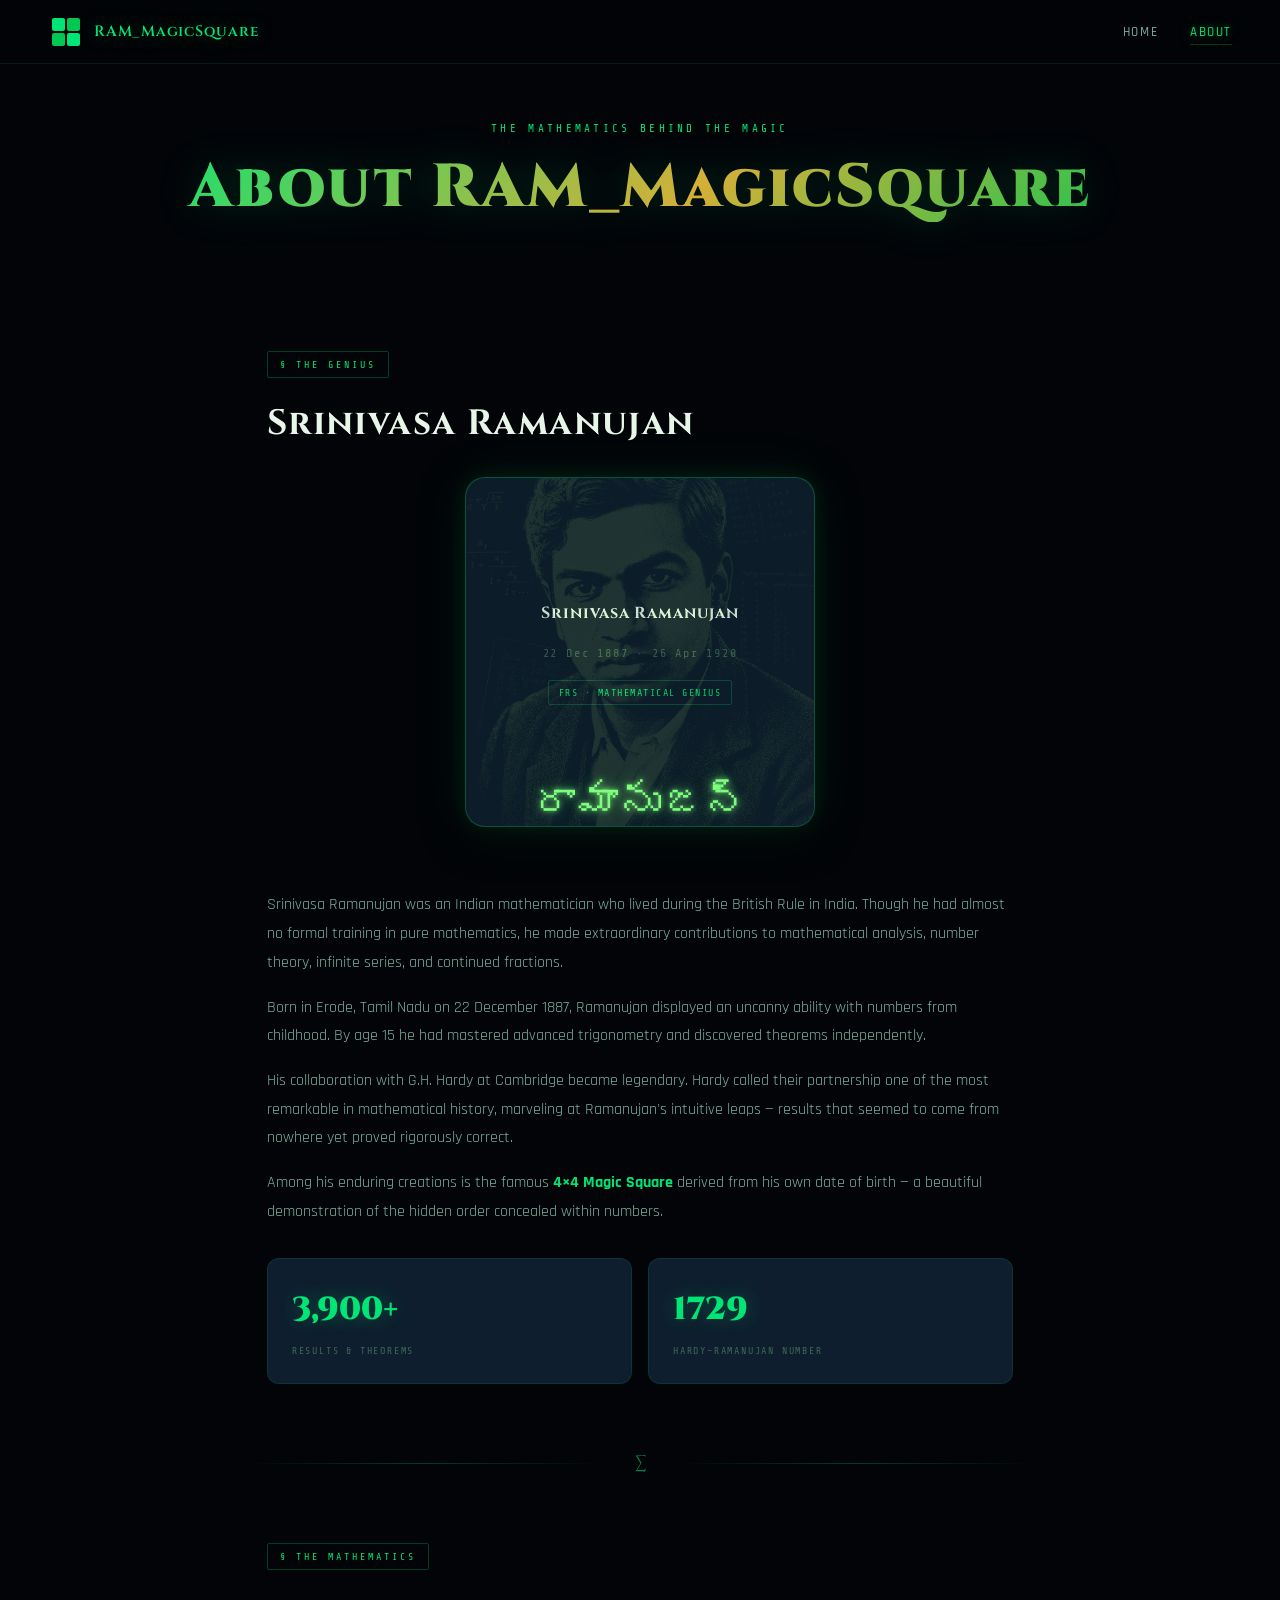
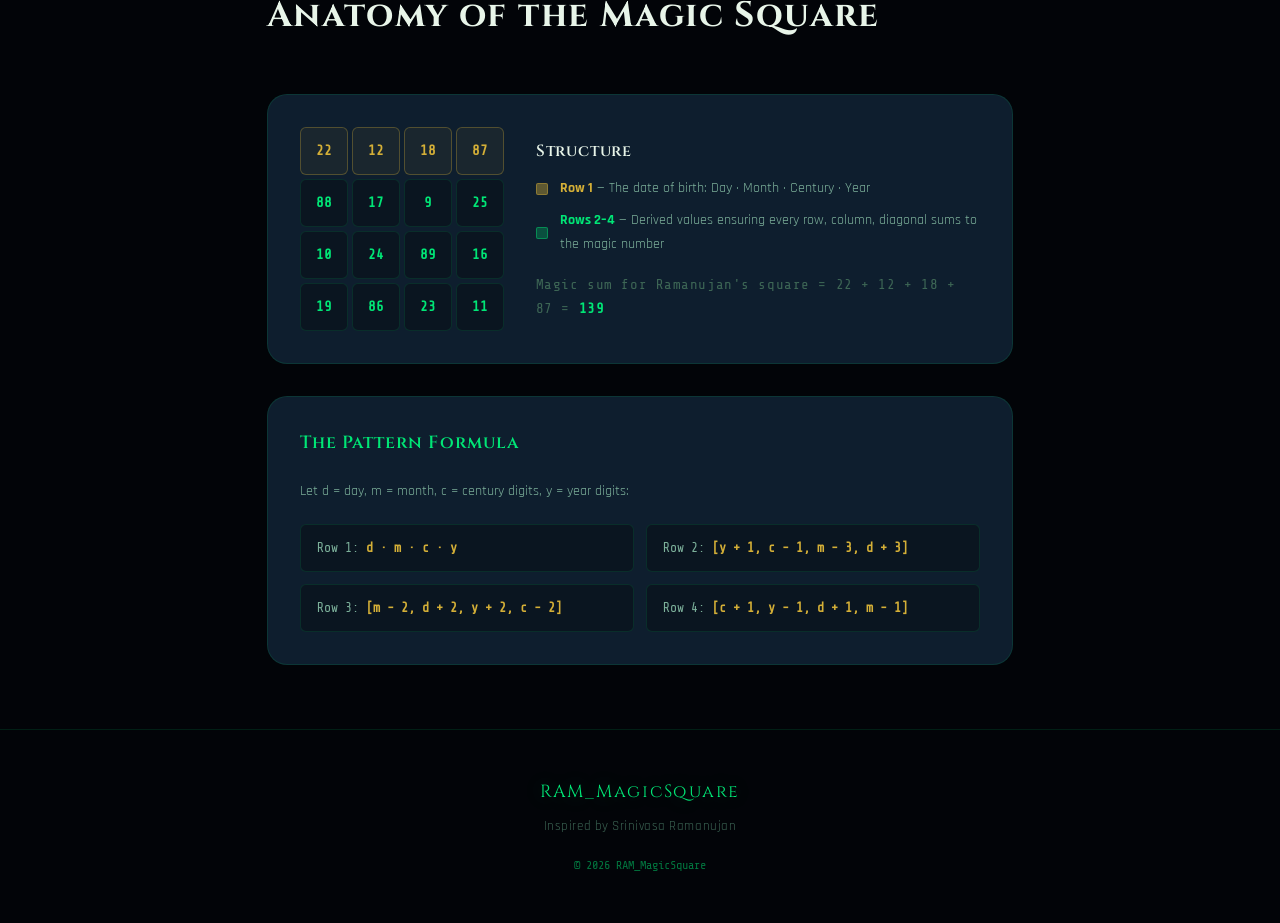
==== about.html @ 8c84092a "uploading code files" ====
<!DOCTYPE html>
<html lang="en">
<head>
<meta charset="UTF-8"/>
<meta name="viewport" content="width=device-width, initial-scale=1.0"/>
<title>About · RAM_MagicSquare</title>
<link rel="stylesheet" href="about.css"/>
<link rel="preconnect" href="https://fonts.googleapis.com"/>
<link rel="preconnect" href="https://fonts.gstatic.com" crossorigin/>
<link href="https://fonts.googleapis.com/css2?family=Cinzel:wght@400;600;700;900&family=Rajdhani:wght@300;400;500;600;700&family=Share+Tech+Mono&display=swap" rel="stylesheet"/>
</head>
<body>

<canvas id="math-canvas"></canvas>

<div class="page-wrapper">

<nav role="navigation" aria-label="Main navigation">
  <a href="index.html" class="nav-logo" aria-label="RAM MagicSquare Home">
    <div class="nav-logo-mark" aria-hidden="true">
      <span class="nav-logo-cell"></span>
      <span class="nav-logo-cell"></span>
      <span class="nav-logo-cell"></span>
      <span class="nav-logo-cell"></span>
    </div>
    <span class="nav-brand">RAM_MagicSquare</span>
  </a>
  <ul class="nav-links" id="navLinks">
    <li><a href="index.html">Home</a></li>
    <li><a href="about.html" class="active">About</a></li>
  </ul>
  <button class="nav-toggle" id="navToggle" aria-label="Toggle navigation" aria-expanded="false">
    <span></span><span></span><span></span>
  </button>
</nav>

<div class="page-hero">
  <p class="eyebrow">The Mathematics Behind the Magic</p>
  <h1>About RAM_MagicSquare</h1>
</div>

<!-- RAMANUJAN BIO -->
<section class="section reveal" aria-labelledby="bio-heading">
  <span class="section-tag">§ The Genius</span>
  <h2 class="section-title" id="bio-heading">Srinivasa Ramanujan</h2>
  <div class="bio-layout">
    <div class="bio-portrait" aria-hidden="true">
      <img src="ramanujan-portrait.png" alt="Portrait of Srinivasa Ramanujan">
      <div class="portrait-name">Srinivasa Ramanujan</div>
      <div class="portrait-dates">22 Dec 1887 · 26 Apr 1920</div>
      <div class="portrait-badge">FRS · Mathematical Genius</div>
    </div>
    <div class="bio-text">
      <p>
        Srinivasa Ramanujan was an Indian mathematician who lived during the British Rule in India.
        Though he had almost no formal training in pure mathematics, he made extraordinary contributions
        to mathematical analysis, number theory, infinite series, and continued fractions.
      </p>
      <p>
        Born in Erode, Tamil Nadu on 22 December 1887, Ramanujan displayed an uncanny ability
        with numbers from childhood. By age 15 he had mastered advanced trigonometry and
        discovered theorems independently.
      </p>
      <p>
        His collaboration with G.H. Hardy at Cambridge became legendary. Hardy called their
        partnership one of the most remarkable in mathematical history, marveling at Ramanujan's
        intuitive leaps — results that seemed to come from nowhere yet proved rigorously correct.
      </p>
      <p>
        Among his enduring creations is the famous <strong style="color:var(--green)">4×4 Magic Square</strong>
        derived from his own date of birth — a beautiful demonstration of the hidden order
        concealed within numbers.
      </p>
    </div>
  </div>

  <div class="fact-grid">
    <div class="fact-card">
      <div class="fact-num">3,900+</div>
      <div class="fact-label">Results & theorems</div>
    </div>
    <div class="fact-card">
      <div class="fact-num">1729</div>
      <div class="fact-label">Hardy–Ramanujan number</div>
    </div>
  </div>
</section>

<div class="divider" aria-hidden="true">
  <span class="divider-line"></span>
  <span class="divider-glyph">∑</span>
  <span class="divider-line"></span>
</div>

<!-- MAGIC SQUARE ANATOMY -->
<section class="section reveal" aria-labelledby="anatomy-heading">
  <span class="section-tag">§ The Mathematics</span>
  <h2 class="section-title" id="anatomy-heading">Anatomy of the Magic Square</h2>

  <div class="anatomy-section">
    <div class="anatomy-grid">
      <div>
        <div class="anatomy-square" id="anatomySquare" aria-label="Ramanujan's 4x4 magic square for 22-12-1887"></div>
      </div>
      <div class="anatomy-legend">
        <h3>Structure</h3>
        <div class="legend-item">
          <span class="legend-dot gold"></span>
          <span><strong style="color:var(--gold)">Row 1</strong> — The date of birth: Day · Month · Century · Year</span>
        </div>
        <div class="legend-item">
          <span class="legend-dot green"></span>
          <span><strong style="color:var(--green)">Rows 2–4</strong> — Derived values ensuring every row, column, diagonal sums to the magic number</span>
        </div>
        <p style="margin-top:1rem; font-size:0.88rem; color:var(--text-muted); font-family:var(--font-mono); letter-spacing:0.04em;">
          Magic sum for Ramanujan's square = 22 + 12 + 18 + 87 = <strong style="color:var(--green)">139</strong>
        </p>
      </div>
    </div>
  </div>

  <div class="formula-card reveal">
    <h3>The Pattern Formula</h3>
    <p style="font-size:0.9rem; color:var(--text-secondary); margin-bottom:1.25rem;">
      Let d = day, m = month, c = century digits, y = year digits:
    </p>
    <div class="formula-grid">
      <div class="formula-row">Row 1: <em>d · m · c · y</em></div>
      <div class="formula-row">Row 2: <em>[y + 1,   c - 1,   m - 3,   d + 3]</em></div>
      <div class="formula-row">Row 3: <em>[m - 2,   d + 2,   y + 2,   c - 2]</em></div>
      <div class="formula-row">Row 4: <em>[c + 1,   y - 1,   d + 1,   m - 1]</em></div>
    </div>
  </div>
</section>

<footer>
  <div style="max-width:600px; margin:0 auto;">
    <div class="footer-logo">RAM_MagicSquare</div>
    <p class="footer-text">Inspired by Srinivasa Ramanujan</p>
    <p class="footer-year" id="footer-year"></p>
  </div>
</footer>

</div>

<script>
document.getElementById('footer-year').textContent = '© ' + new Date().getFullYear() + ' RAM_MagicSquare';

const navToggle = document.getElementById('navToggle');
const navLinks  = document.getElementById('navLinks');
navToggle.addEventListener('click', () => {
  const open = navLinks.classList.toggle('open');
  navToggle.setAttribute('aria-expanded', open);
});

/* Scroll reveal */
const revealEls = document.querySelectorAll('.reveal');
const obs = new IntersectionObserver(entries => {
  entries.forEach(e => { if (e.isIntersecting) { e.target.classList.add('visible'); obs.unobserve(e.target); } });
}, { threshold: 0.1 });
revealEls.forEach(el => obs.observe(el));

/* Anatomy square */
(function() {
  const d=22,m=12,c=18,y=87;
  const sq = [
    [d,m,c,y],
    [y + 1,   c - 1,   m - 3,   d + 3],
    [m - 2,   d + 2,   y + 2,   c - 2],
    [c + 1,   y - 1,   d + 1,   m - 1]
  ];
  const grid = document.getElementById('anatomySquare');
  sq.forEach((row,ri) => row.forEach(val => {
    const cell = document.createElement('div');
    cell.className = 'anatomy-cell ' + (ri===0 ? 'c-dob' : 'c-green');
    cell.textContent = val;
    grid.appendChild(cell);
  }));
})();

/* Canvas */
(function() {
  const canvas = document.getElementById('math-canvas');
  const ctx = canvas.getContext('2d');
  let W, H;
  function resize() { W = canvas.width = window.innerWidth; H = canvas.height = window.innerHeight; }
  resize();
  window.addEventListener('resize', resize);

  function draw() {
    ctx.clearRect(0,0,W,H);
    const t = Date.now() * 0.0006;
    const spacing = 36;
    ctx.fillStyle = 'rgba(0,230,118,0.18)';
    for (let x=0;x<W;x+=spacing) {
      for (let y=0;y<H;y+=spacing) {
        const pulse = Math.sin(t + x*0.012 + y*0.009)*0.5+0.5;
        ctx.globalAlpha = 0.08 + pulse*0.1;
        ctx.beginPath();
        ctx.arc(x, y, 0.7+pulse*0.9, 0, Math.PI*2);
        ctx.fill();
      }
    }
    ctx.globalAlpha = 0.055;
    ctx.strokeStyle = '#00e676'; ctx.lineWidth = 0.5;
    for (let i=0;i<5;i++) {
      const phase = ((t*0.3 + i/5) % 1);
      const x = phase * W;
      ctx.beginPath(); ctx.moveTo(x,0); ctx.lineTo(x-100,H); ctx.stroke();
    }
    ctx.globalAlpha = 1;
    requestAnimationFrame(draw);
  }
  draw();
})();
</script>
</body>
</html>
---- about.css ----
:root {
  --green:        #00e676;
  --green-dim:    #00c853; 
  --green-deep:   #007a33;
  --green-glow:   rgba(0, 230, 118, 0.18);
  --green-trace:  rgba(0, 230, 118, 0.06);
  --gold:         #d4af37;
  --gold-dim:     #9a7c1e;
  --gold-glow:    rgba(212, 175, 55, 0.15);
  --bg-void:      #020408;
  --bg-deep:      #060c10;
  --bg-surface:   #0a1520;
  --bg-raised:    #0e1e2e;
  --bg-glass:     rgba(10, 21, 32, 0.72);
  --border-dim:   rgba(0, 230, 118, 0.12);
  --border-mid:   rgba(0, 230, 118, 0.25);
  --border-bright:rgba(0, 230, 118, 0.5);
  --text-primary: #e8f5e9;
  --text-secondary:#7cb09a;
  --text-muted:   #3d6655;
  --font-display: 'Cinzel', serif;
  --font-body:    'Rajdhani', sans-serif;
  --font-mono:    'Share Tech Mono', monospace;
  --radius-sm:    6px;
  --radius-md:    12px;
  --radius-lg:    20px;
  --shadow-green: 0 0 24px rgba(0,230,118,0.12), 0 0 64px rgba(0,230,118,0.06);
  --shadow-card:  0 8px 40px rgba(0,0,0,0.5), 0 2px 8px rgba(0,0,0,0.3);
}

*, *::before, *::after { box-sizing: border-box; margin: 0; padding: 0; }
html { scroll-behavior: smooth; }
body {
  font-family: var(--font-body);
  background: var(--bg-void);
  color: var(--text-primary);
  min-height: 100vh;
  overflow-x: hidden;
  line-height: 1.7;
  font-size: 16px;
}

#math-canvas {
  position: fixed; top: 0; left: 0;
  width: 100vw; height: 100vh;
  z-index: 0; pointer-events: none; opacity: 0.55;
}

.page-wrapper { position: relative; z-index: 1; }

nav {
  position: fixed; top: 0; left: 0; right: 0; z-index: 100;
  display: flex; align-items: center; justify-content: space-between;
  padding: 0 clamp(1rem, 4vw, 3rem); height: 64px;
  background: rgba(2,4,8,0.85); backdrop-filter: blur(20px);
  border-bottom: 1px solid var(--border-dim);
}

.nav-logo { display: flex; align-items: center; gap: 10px; text-decoration: none; }
.nav-logo-mark {
  width: 36px; height: 36px;
  display: grid; grid-template-columns: 1fr 1fr; gap: 2px; padding: 4px;
}
.nav-logo-cell {
  background: var(--green); border-radius: 2px;
  animation: cellPulse 3s ease-in-out infinite;
}
.nav-logo-cell:nth-child(2) { animation-delay: 0.4s; background: var(--green-dim); }
.nav-logo-cell:nth-child(3) { animation-delay: 0.8s; background: var(--green-dim); }
.nav-logo-cell:nth-child(4) { animation-delay: 1.2s; background: var(--green); }
@keyframes cellPulse { 0%,100%{opacity:1} 50%{opacity:0.4} }

.nav-brand {
  font-family: var(--font-display); font-size: 15px; font-weight: 600;
  color: var(--green); letter-spacing: 0.05em; text-shadow: 0 0 20px rgba(0,230,118,0.4);
}

.nav-links { display: flex; gap: 2rem; list-style: none; }
.nav-links a {
  font-family: var(--font-body); font-weight: 500; font-size: 13px;
  letter-spacing: 0.12em; text-transform: uppercase; color: var(--text-secondary);
  text-decoration: none; transition: color 0.3s, text-shadow 0.3s;
  padding: 4px 0; border-bottom: 1px solid transparent;
}
.nav-links a:hover, .nav-links a.active {
  color: var(--green); text-shadow: 0 0 12px rgba(0,230,118,0.5);
  border-bottom-color: var(--border-mid);
}

.nav-toggle {
  display: none; flex-direction: column; gap: 5px;
  cursor: pointer; padding: 4px; background: none; border: none;
}
.nav-toggle span { display: block; width: 22px; height: 2px; background: var(--green); }

/* ── Page hero ── */
.page-hero {
  padding: 120px clamp(1rem, 6vw, 5rem) 4rem;
  text-align: center;
}

.page-hero .eyebrow {
  font-family: var(--font-mono); font-size: 11px; letter-spacing: 0.3em;
  color: var(--green); text-transform: uppercase; margin-bottom: 1rem;
  opacity: 0; animation: fadeSlideUp 0.8s ease forwards 0.2s;
}

.page-hero h1 {
  font-family: var(--font-display); font-size: clamp(2rem, 5vw, 3.8rem);
  font-weight: 900; letter-spacing: 0.04em; line-height: 1.1;
  background: linear-gradient(135deg, var(--green) 0%, var(--gold) 55%, var(--green-dim) 100%);
  -webkit-background-clip: text; -webkit-text-fill-color: transparent; background-clip: text;
  filter: drop-shadow(0 0 20px rgba(0,230,118,0.2));
  opacity: 0; animation: fadeSlideUp 0.8s ease forwards 0.4s;
}

@keyframes fadeSlideUp {
  from { opacity:0; transform:translateY(24px); }
  to   { opacity:1; transform:translateY(0); }
}

/* ── Sections ── */
.section {
  padding: 4rem clamp(1rem, 6vw, 5rem);
  max-width: 900px; margin: 0 auto;
}

.section-tag {
  display: inline-block; font-family: var(--font-mono); font-size: 10px;
  letter-spacing: 0.3em; text-transform: uppercase; color: var(--green);
  border: 1px solid var(--border-mid); border-radius: 2px; padding: 4px 12px;
  margin-bottom: 1rem;
}

.section-title {
  font-family: var(--font-display); font-size: clamp(1.4rem, 3vw, 2.2rem);
  font-weight: 700; color: var(--text-primary); letter-spacing: 0.04em; margin-bottom: 1.5rem;
}

/* ── Bio card ── */
.bio-layout {
  display: grid; grid-template-columns: 1fr 1.6fr; gap: 2rem; align-items: start;
}

.bio-portrait {
  aspect-ratio: 1; border-radius: var(--radius-lg);
  background: var(--bg-raised); border: 1px solid var(--border-mid);
  display: flex; flex-direction: column; align-items: center; justify-content: center;
  padding: 2rem; gap: 1rem; text-align: center;
  box-shadow: var(--shadow-green), var(--shadow-card);
  position: relative; overflow: hidden;
}

/* =========================
   GOOGLE FONTS IMPORT
========================= */

@import url('https://fonts.googleapis.com/css2?family=Tiro+Telugu&family=Gurajada&family=Mandali&family=Ponnala&family=Tenali+Ramakrishna&display=swap');

/* =========================
   FONT VARIABLES
   Easy to change later
========================= */

:root{
  --ramanujan-font: 'Gurajada', serif;
  /* Change here anytime */

  --ramanujan-size: 42px;
  --ramanujan-color: #7dff7d;
}

/* =========================
   RAMANUJAN TEXT
========================= */

.bio-portrait::before{
  content:'రామానుజన్';

  position:absolute;
  bottom:-12px;
  left:50%;
  transform:translateX(-50%);

  font-family:var(--ramanujan-font);
  font-size:var(--ramanujan-size);
  font-weight:400;

  color:var(--ramanujan-color);

  white-space:nowrap;
  pointer-events:none;
  letter-spacing:1px;

  text-shadow:
    0 0 5px rgba(125,255,125,.7),
    0 0 12px rgba(125,255,125,.5),
    0 0 22px rgba(125,255,125,.3);

  z-index:3;
}

.portrait-symbol {
  font-size: 64px; line-height: 1;
  background: linear-gradient(135deg, var(--green), var(--gold));
  -webkit-background-clip: text; -webkit-text-fill-color: transparent; background-clip: text;
}

.bio-portrait img {
  width:100%; 
  height:100%; 
  object-fit:cover; 
  border-radius:inherit; 
  position:absolute; 
  top:0; 
  left:0;
  opacity:0.12;
}
.portrait-name {
  font-family: var(--font-display); font-size: 1rem; font-weight: 700;
  color: var(--text-primary); letter-spacing: 0.06em;
}

.portrait-dates {
  font-family: var(--font-mono); font-size: 0.75rem; color: var(--text-muted);
  letter-spacing: 0.15em;
}

.portrait-badge {
  font-family: var(--font-mono); font-size: 10px; letter-spacing: 0.15em;
  text-transform: uppercase; color: var(--green);
  border: 1px solid var(--border-mid); padding: 3px 10px; border-radius: 2px;
}

.bio-text p {
  color: var(--text-secondary); font-size: 0.97rem; line-height: 1.85;
  margin-bottom: 1rem;
}

.bio-text p:last-child { margin-bottom: 0; }

/* ── Fact grid ── */
.fact-grid {
  display: grid; grid-template-columns: repeat(auto-fit, minmax(200px, 1fr)); gap: 1rem;
  margin-top: 2rem;
}

.fact-card {
  background: var(--bg-raised); border: 1px solid var(--border-dim);
  border-radius: var(--radius-md); padding: 1.5rem;
  transition: border-color 0.3s, transform 0.3s, box-shadow 0.3s;
  position: relative; overflow: hidden;
}

.fact-card::before {
  content: ''; position: absolute; top: 0; left: 0; right: 0; height: 1px;
  background: linear-gradient(to right, transparent, var(--green), transparent);
  opacity: 0; transition: opacity 0.3s;
}

.fact-card:hover { border-color: var(--border-mid); transform: translateY(-3px); box-shadow: var(--shadow-green); }
.fact-card:hover::before { opacity: 1; }

.fact-num {
  font-family: var(--font-display); font-size: 2rem; font-weight: 900;
  color: var(--green); text-shadow: 0 0 20px rgba(0,230,118,0.3); margin-bottom: 0.25rem;
}

.fact-label {
  font-family: var(--font-mono); font-size: 10px; letter-spacing: 0.18em;
  text-transform: uppercase; color: var(--text-muted);
}

/* ── Magic square anatomy ── */
.anatomy-section { margin-top: 3rem; }

.anatomy-grid {
  display: grid; grid-template-columns: auto 1fr; gap: 2rem; align-items: center;
  background: var(--bg-raised); border: 1px solid var(--border-dim);
  border-radius: var(--radius-lg); padding: 2rem;
}

.anatomy-square { display: grid; grid-template-columns: repeat(4, 1fr); gap: 4px; }

.anatomy-cell {
  width: 48px; height: 48px;
  display: flex; align-items: center; justify-content: center;
  font-family: var(--font-mono); font-size: 14px; font-weight: 700;
  background: var(--bg-surface); border: 1px solid var(--border-dim);
  border-radius: var(--radius-sm);
  transition: all 0.3s;
}

.anatomy-cell.c-dob   { color: var(--gold); border-color: rgba(212,175,55,0.3); background: rgba(212,175,55,0.06); }
.anatomy-cell.c-green { color: var(--green); }

.anatomy-legend h3 {
  font-family: var(--font-display); font-size: 1rem; font-weight: 600;
  color: var(--text-primary); margin-bottom: 0.75rem; letter-spacing: 0.05em;
}

.legend-item {
  display: flex; align-items: center; gap: 0.75rem; margin-bottom: 0.5rem;
  font-size: 0.88rem; color: var(--text-secondary);
}

.legend-dot { width: 12px; height: 12px; border-radius: 2px; flex-shrink: 0; }
.legend-dot.gold  { background: rgba(212,175,55,0.4); border: 1px solid rgba(212,175,55,0.4); }
.legend-dot.green { background: rgba(0,230,118,0.25); border: 1px solid rgba(0,230,118,0.4); }

/* ── Formula card ── */
.formula-card {
  background: var(--bg-raised); border: 1px solid var(--border-dim);
  border-radius: var(--radius-lg); padding: 2rem; margin-top: 2rem;
}

.formula-card h3 {
  font-family: var(--font-display); font-size: 1.1rem; font-weight: 600;
  color: var(--green); letter-spacing: 0.06em; margin-bottom: 1.25rem;
}

.formula-grid { display: grid; grid-template-columns: repeat(auto-fit, minmax(200px,1fr)); gap: 0.75rem; }

.formula-row {
  font-family: var(--font-mono); font-size: 0.82rem;
  color: var(--text-secondary); padding: 0.75rem 1rem;
  background: var(--bg-surface); border: 1px solid var(--border-dim);
  border-radius: var(--radius-sm);
}

.formula-row em {
  color: var(--gold); font-style: normal; font-weight: 700;
}

/* ── Divider ── */
.divider {
  display: flex; align-items: center; gap: 1.5rem;
  max-width: 900px; margin: 0 auto; padding: 0 clamp(1rem,4vw,3rem);
}
.divider-line { flex: 1; height: 1px; background: linear-gradient(to right,transparent,var(--border-mid),transparent); }
.divider-glyph { font-family: var(--font-display); color: var(--green); font-size: 18px; opacity: 0.6; }

/* ── Reveal ── */
.reveal { opacity:0; transform:translateY(30px); transition:opacity 0.7s ease, transform 0.7s ease; }
.reveal.visible { opacity:1; transform:translateY(0); }

/* ── Footer ── */
footer {
  padding: 3rem clamp(1rem,4vw,3rem); border-top: 1px solid var(--border-dim); text-align: center;
}
.footer-logo {
  font-family: var(--font-display); font-size: 1.1rem; color: var(--green);
  letter-spacing: 0.1em; margin-bottom: 0.5rem; text-shadow: 0 0 20px rgba(0,230,118,0.3);
}
.footer-text { font-size: 0.82rem; color: var(--text-muted); letter-spacing: 0.04em; }
.footer-year { font-family: var(--font-mono); color: var(--green); font-size: 0.75rem; margin-top: 1rem; opacity: 0.5; }

@media (min-width: 1024px) {
  .bio-layout { grid-template-columns: 1fr; }
  .bio-portrait {
  margin: 0 auto 2rem; width: 350px; height: 350px;}

.formula-grid { display: grid; grid-template-columns: repeat(auto-fit, minmax(250px,1fr)); gap: 0.75rem; }}

@media (max-width: 1023px) {
  .bio-layout { grid-template-columns: 1fr; }
  .bio-portrait {
  margin: 0 auto 2rem; width: 350px; height: 350px;}
.formula-grid { display: grid; grid-template-columns: repeat(auto-fit, minmax(250px,1fr)); gap: 0.75rem; }
}

@media (min-width: 657px) {
  .formula-grid { display: grid; grid-template-columns: repeat(auto-fit, minmax(251px,1fr)); gap: 0.75rem; }
}
@media (max-width: 640px) {
  .nav-links { display: none; }
  .nav-links.open {
    display: flex; flex-direction: column; position: fixed;
    top: 64px; left: 0; right: 0; background: rgba(2,4,8,0.97);
    padding: 1.5rem; border-bottom: 1px solid var(--border-dim); gap: 1.5rem; z-index: 99;
  }
  .nav-toggle { display: flex; }
  .bio-layout { grid-template-columns: 1fr; }
  .anatomy-grid { grid-template-columns: 1fr; justify-items: center; }
  .anatomy-cell { width: 40px; height: 40px; font-size: 12px; }
  .formula-grid { display: grid; grid-template-columns: repeat(auto-fit, minmax(250px,1fr)); gap: 0.75rem; }

}
@media (max-width: 400px) {
.bio-portrait {
  margin-left: 1rem; margin-right: auto;
  width: 300px; height: 300px;}
.formula-grid { display: grid; grid-template-columns: repeat(auto-fit, minmax(200px,1fr)); gap: 0.75rem; }

}








/* ─────────────────────────────────────────────────────────────────
   ≤ 480px  MEDIUM PHONE
   ───────────────────────────────────────────────────────────────── */
@media (max-width: 480px) {

  /* ── Nav ── */
  nav             { height: 52px; padding: 0 1rem; }
  .nav-brand      { font-size: 10.5px; letter-spacing: 0.02em; }
  .nav-svg-logo   { width: 32px; height: 26px; }
  .nav-links      { top: 52px; padding: 1.1rem 1rem; gap: 0.875rem; }
  .nav-links a    { font-size: 12.5px; }
  .nav-toggle span{ width: 20px; }

  /* ── Page hero ── */
  .page-hero      { padding: 70px 1rem 1.75rem; }
  .page-hero .eyebrow { font-size: 8px; letter-spacing: 0.14em; margin-bottom: 0.6rem; }
  .page-hero h1   { font-size: clamp(1.4rem, 7.5vw, 2rem); letter-spacing: 0.02em; }

  /* ── Section ── */
  .section        { padding: 2rem 1rem; }
  .section-tag    { font-size: 8.5px; padding: 2px 8px; letter-spacing: 0.16em; }
  .section-title  { font-size: clamp(1.05rem, 5vw, 1.35rem); margin-bottom: 0.75rem; }


  /* ── Facts ── */
  .fact-grid      { grid-template-columns: repeat(2, 1fr); gap: 0.6rem; margin-top: 1.1rem; }
  .fact-card      { padding: 0.95rem; border-radius: 9px; }
  .fact-num       { font-size: 1.3rem; margin-bottom: 0.2rem; }
  .fact-label     { font-size: 8px; letter-spacing: 0.12em; }

  /* ── Divider ── */
  .divider        { padding: 0 1rem; gap: 0.75rem; }
  .divider-glyph  { font-size: 14px; }

  /* ── Anatomy ── */
  .anatomy-section{ margin-top: 1.75rem; }
  .anatomy-grid   { padding: 1.1rem; gap: 0.875rem; border-radius: 10px; }
  .anatomy-cell   { width: 38px; height: 38px; font-size: 11px; border-radius: 3px; }
  .anatomy-legend h3{ font-size: 0.88rem; margin-bottom: 0.5rem; }
  .legend-item    { font-size: 0.77rem; gap: 0.5rem; margin-bottom: 0.35rem; }
  .legend-dot     { width: 9px; height: 9px; }

  /* ── Formula ── */
  .formula-card   { padding: 1.1rem 1rem; margin-top: 1.1rem; border-radius: 10px; }
  .formula-card h3{ font-size: 0.88rem; margin-bottom: 0.875rem; }
  .formula-card > p{ font-size: 0.78rem; margin-bottom: 0.875rem; }
  .formula-grid   { gap: 0.5rem; }
  .formula-row    { font-size: 0.72rem; padding: 0.5rem 0.65rem; border-radius: 4px; }

  /* ── Footer ── */
  footer          { padding: 1.5rem 1rem; }
  .footer-logo    { font-size: 0.9rem; }
  .footer-text    { font-size: 0.73rem; }
  .footer-year    { font-size: 0.67rem; margin-top: 0.6rem; }
}


/* ─────────────────────────────────────────────────────────────────
   ≤ 360px  SMALL PHONE
   ───────────────────────────────────────────────────────────────── */
@media (max-width: 360px) {

  /* ── Nav ── */
  nav             { height: 50px; padding: 0 0.875rem; }
  .nav-brand      { font-size: 10px; }
  .nav-svg-logo   { width: 28px; height: 23px; }
  .nav-links      { top: 50px; padding: 1rem 0.875rem; }
  .nav-links a    { font-size: 12px; }

  /* ── Page hero ── */
  .page-hero      { padding: 64px 0.875rem 1.5rem; }
  .page-hero .eyebrow { font-size: 7.5px; letter-spacing: 0.1em; margin-bottom: 0.5rem; }
  .page-hero h1   { font-size: clamp(1.3rem, 8.5vw, 1.7rem); letter-spacing: 0.01em; }
  
  /* ── Bio portrait ── */
  .bio-portrait   { margin: 0 auto; width: 200px; height: 200px; padding: 1.1rem; gap: 0.5rem; border-radius: 14px; }
  .bio-portrait::before { font-size: 28px; }
  .portrait-name  { font-size: 0.78rem; letter-spacing: 0.04em; }
  .portrait-dates { font-size: 0.6rem; letter-spacing: 0.1em; }
  .portrait-badge { font-size: 8px; padding: 2px 7px; }

  /* Bio text */
  .bio-text p     { font-size: 0.85rem; line-height: 1.75; margin-bottom: 0.75rem; }
   
  /* ── Section ── */
  .section        { padding: 1.75rem 0.875rem; }
  .section-tag    { font-size: 8px; padding: 2px 7px; letter-spacing: 0.13em; }
  .section-title  { font-size: clamp(1rem, 5.5vw, 1.2rem); margin-bottom: 0.65rem; }


  /* ── Facts ── */
  .fact-grid      { gap: 0.5rem; margin-top: 1rem; }
  .fact-card      { padding: 0.85rem; border-radius: 8px; }
  .fact-num       { font-size: 1.15rem; }
  .fact-label     { font-size: 7.5px; }

  /* ── Divider ── */
  .divider        { padding: 0 0.875rem; }
  .divider-glyph  { font-size: 13px; }

  /* ── Anatomy ── */
  .anatomy-grid   { padding: 0.95rem; gap: 0.75rem; border-radius: 9px; }
  .anatomy-cell   { width: 34px; height: 34px; font-size: 10px; }
  .anatomy-legend h3{ font-size: 0.82rem; }
  .legend-item    { font-size: 0.73rem; }

  /* ── Formula ── */
  .formula-card   { padding: 0.95rem 0.875rem; margin-top: 1rem; border-radius: 9px; }
  .formula-card h3{ font-size: 0.82rem; margin-bottom: 0.75rem; }
  .formula-card > p{ font-size: 0.73rem; }
  .formula-row    { font-size: 0.67rem; padding: 0.45rem 0.55rem; }

  /* ── Footer ── */
  footer          { padding: 1.25rem 0.875rem; }
  .footer-logo    { font-size: 0.82rem; }
  .footer-text    { font-size: 0.67rem; }
  .footer-year    { font-size: 0.62rem; }
}


/* ─────────────────────────────────────────────────────────────────
   ≤ 320px  VERY SMALL PHONE  (iPhone SE 1st gen, Galaxy mini)
   ───────────────────────────────────────────────────────────────── */
@media (max-width: 320px) {

  /* ── Nav ── */
  nav             { height: 48px; padding: 0 0.75rem; }
  .nav-brand      { font-size: 9.5px; letter-spacing: 0.01em; }
  .nav-svg-logo   { width: 24px; height: 20px; }
  .nav-links      { top: 48px; padding: 0.875rem 0.75rem; }

  /* ── Page hero ── */
  .page-hero      { padding: 58px 0.75rem 1.25rem; }
  .page-hero .eyebrow { font-size: 7px; }
  .page-hero h1   { font-size: clamp(1.2rem, 9vw, 1.5rem); }

  /* ── Section ── */
  .section        { padding: 1.5rem 0.75rem; }
  .section-tag    { font-size: 7.5px; padding: 2px 6px; }
  .section-title  { font-size: clamp(0.95rem, 6vw, 1.1rem); }


  /* ── Facts ── */
  .fact-card      { padding: 0.75rem; border-radius: 7px; }
  .fact-num       { font-size: 1rem; }
  .fact-label     { font-size: 7px; }

  /* ── Anatomy ── */
  .anatomy-grid   { padding: 0.75rem; gap: 0.625rem; }
  .anatomy-cell   { width: 30px; height: 30px; font-size: 9px; border-radius: 2px; }
  .anatomy-legend h3{ font-size: 0.75rem; }
  .legend-item    { font-size: 0.68rem; gap: 0.4rem; }
  .legend-dot     { width: 8px; height: 8px; }

  /* ── Formula ── */
  .formula-card   { padding: 0.75rem; border-radius: 7px; }
  .formula-card h3{ font-size: 0.75rem; margin-bottom: 0.6rem; }
  .formula-card > p{ font-size: 0.67rem; }
  .formula-row    { font-size: 0.62rem; padding: 0.4rem 0.5rem; }

  /* ── Footer ── */
  footer          { padding: 1rem 0.75rem; }
  .footer-logo    { font-size: 0.75rem; }
  .footer-text    { font-size: 0.62rem; }
  .footer-year    { font-size: 0.58rem; }
}
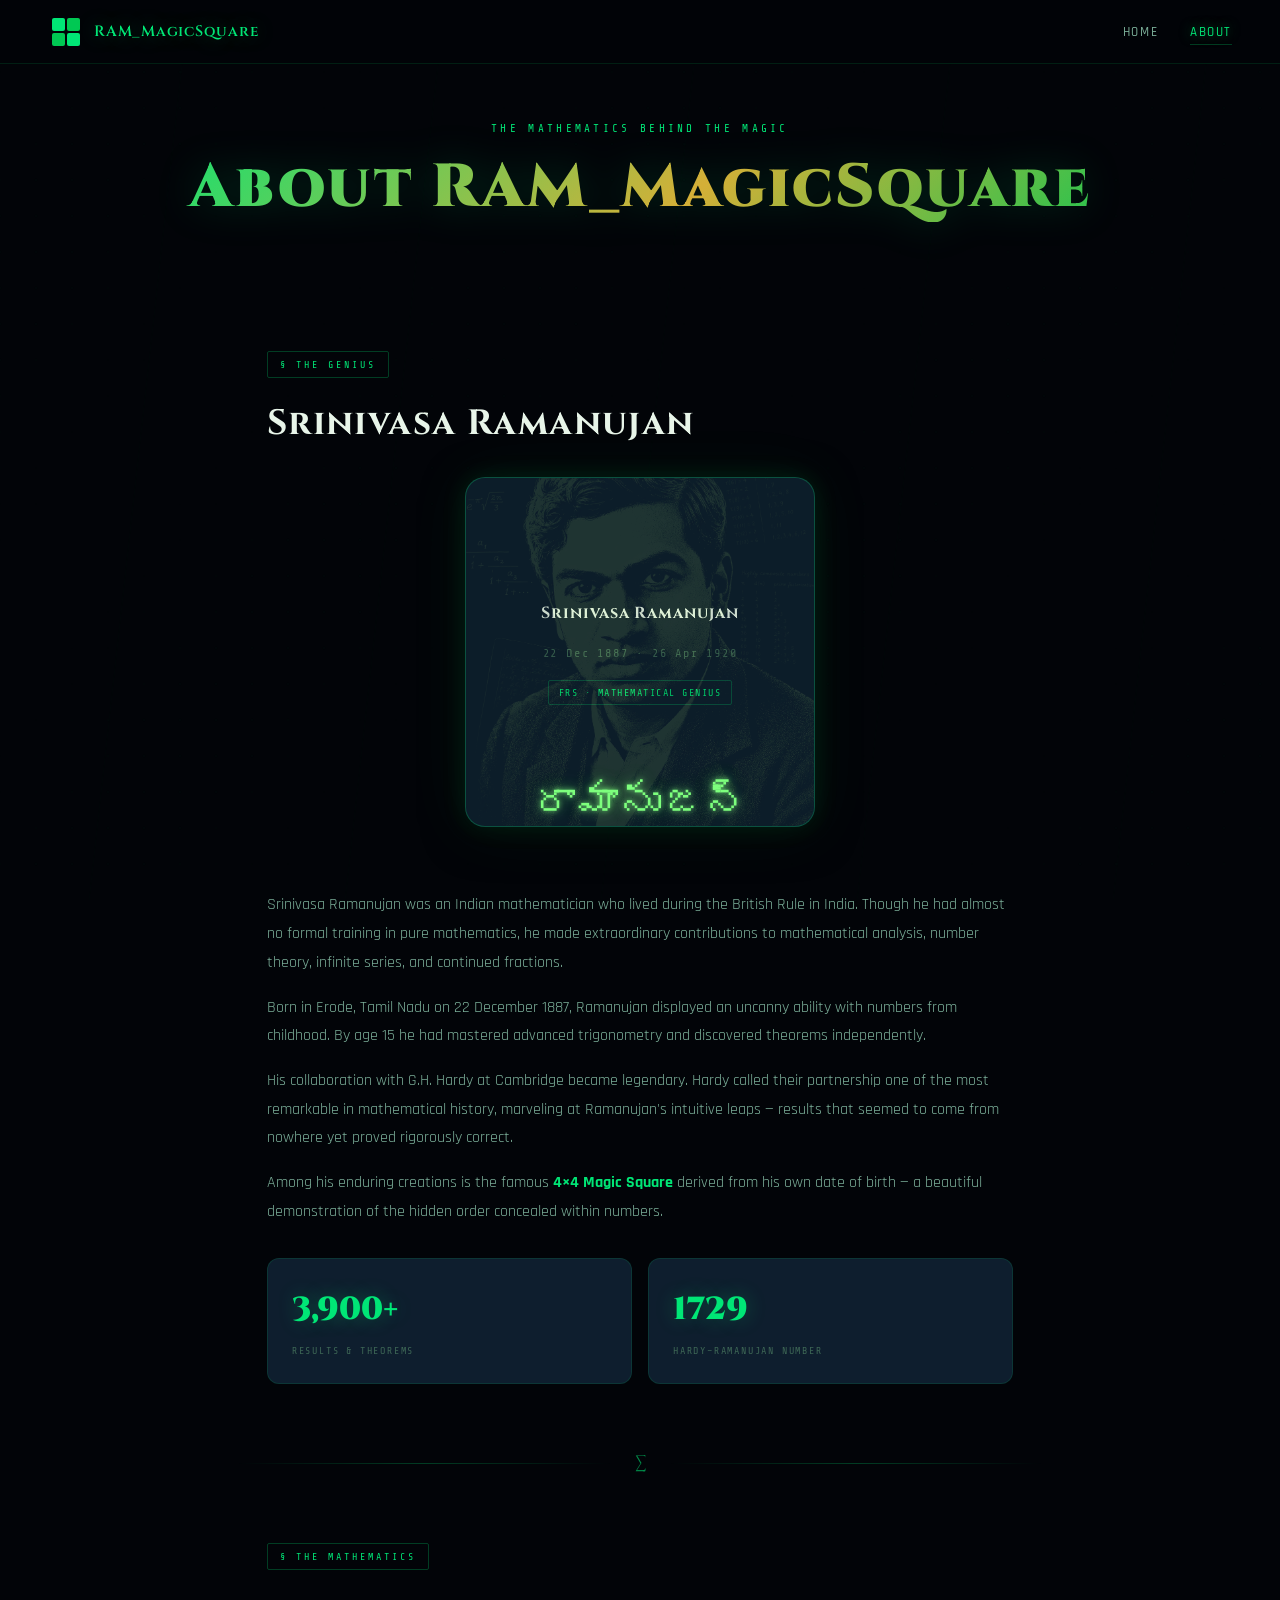
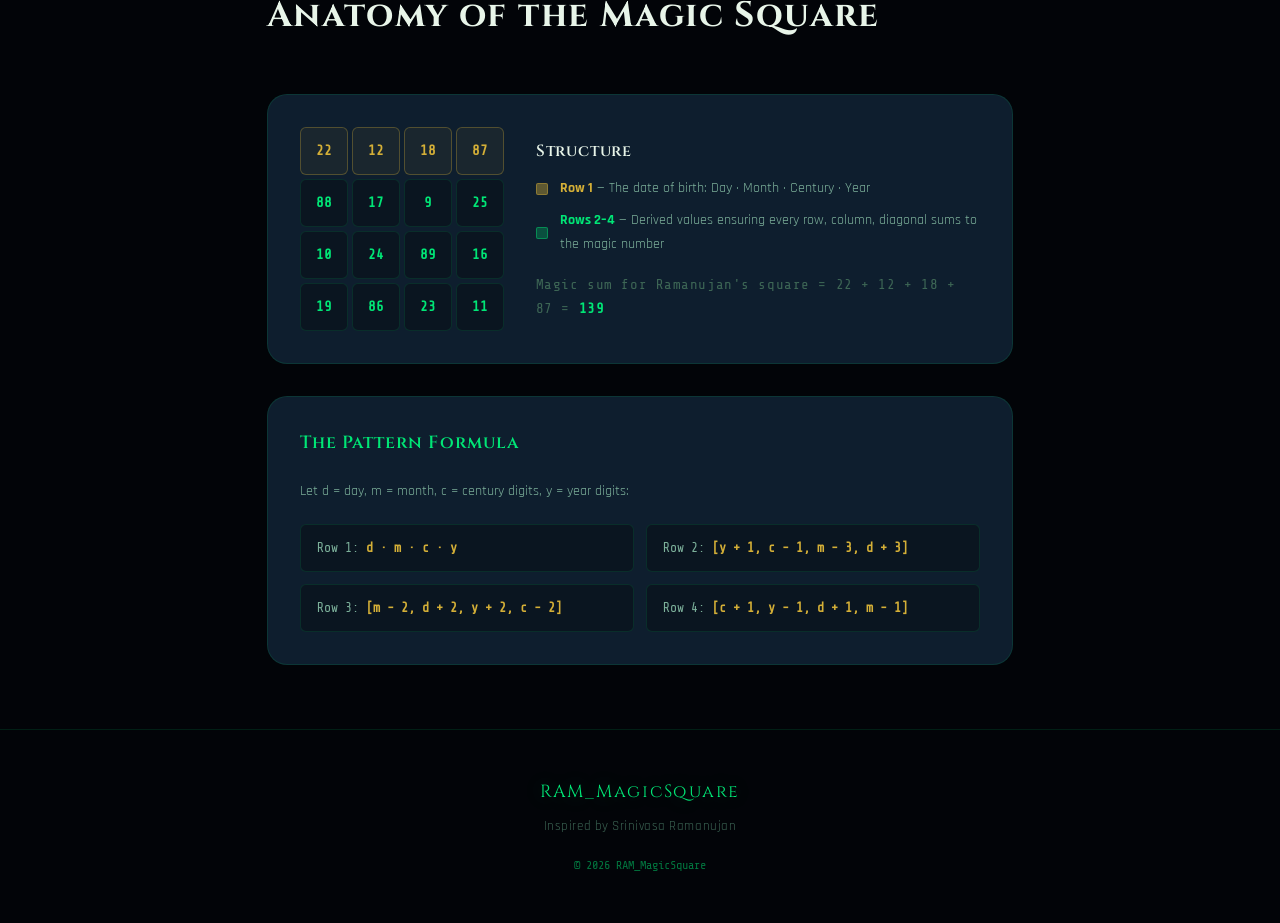
==== commit d5f2c5f5: "Update about.html" ====
--- a/about.html
+++ b/about.html
@@ -8,6 +8,15 @@
 <link rel="preconnect" href="https://fonts.googleapis.com"/>
 <link rel="preconnect" href="https://fonts.gstatic.com" crossorigin/>
 <link href="https://fonts.googleapis.com/css2?family=Cinzel:wght@400;600;700;900&family=Rajdhani:wght@300;400;500;600;700&family=Share+Tech+Mono&display=swap" rel="stylesheet"/>
+<!-- Google tag (gtag.js) -->
+<script async src="https://www.googletagmanager.com/gtag/js?id=G-636LD27Y8T"></script>
+<script>
+  window.dataLayer = window.dataLayer || [];
+  function gtag(){dataLayer.push(arguments);}
+  gtag('js', new Date());
+
+  gtag('config', 'G-636LD27Y8T');
+</script>
 </head>
 <body>
 
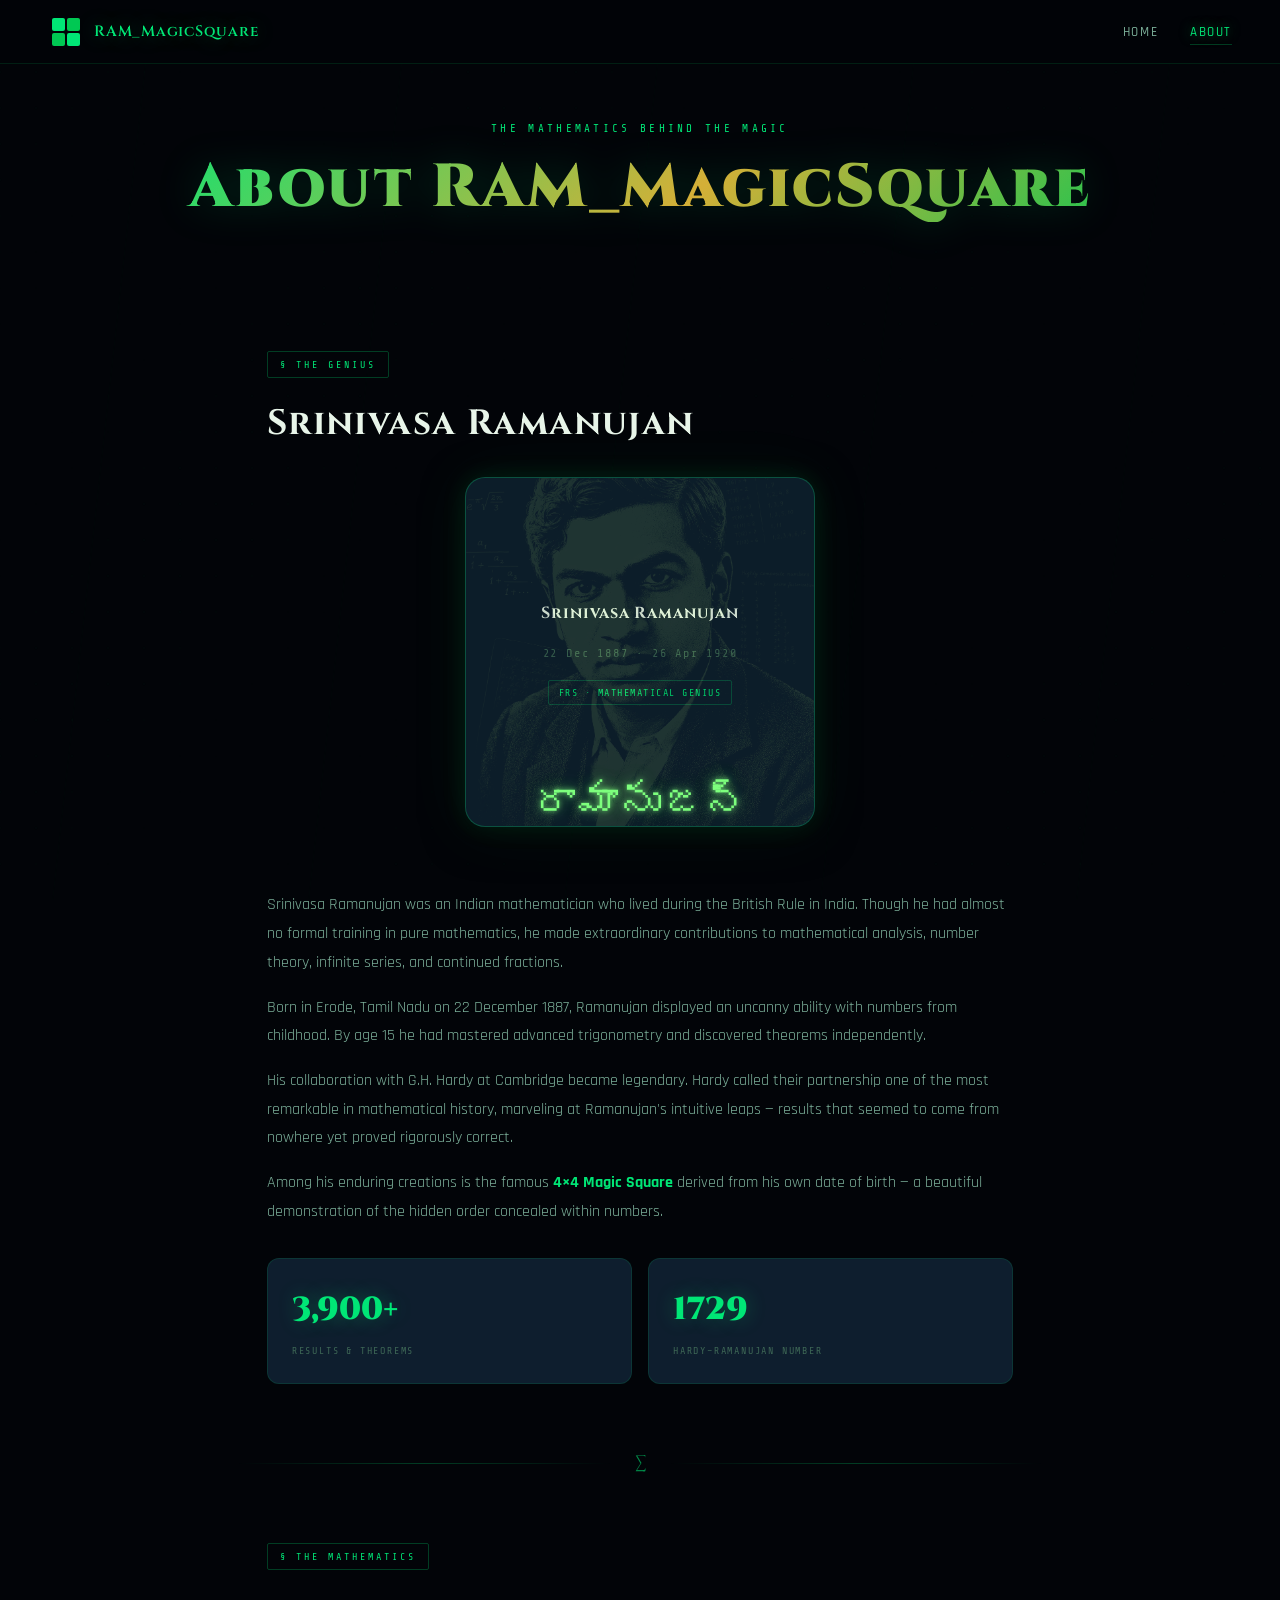
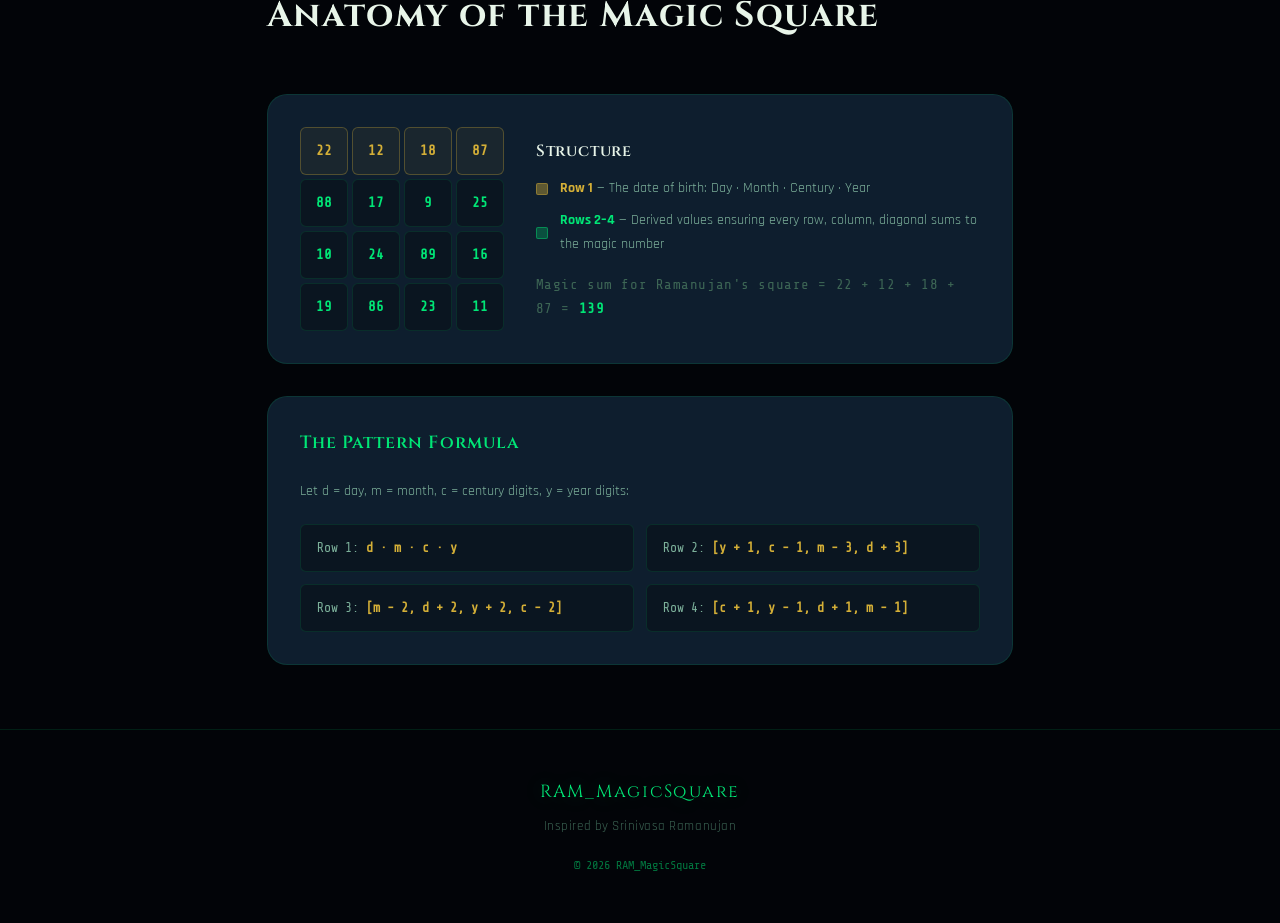
==== commit db388ec9: "Update about.html" ====
--- a/about.html
+++ b/about.html
@@ -14,8 +14,15 @@
   window.dataLayer = window.dataLayer || [];
   function gtag(){dataLayer.push(arguments);}
   gtag('js', new Date());
-
   gtag('config', 'G-636LD27Y8T');
+</script>
+
+  <script type="text/javascript">
+    (function(c,l,a,r,i,t,y){
+        c[a]=c[a]||function(){(c[a].q=c[a].q||[]).push(arguments)};
+        t=l.createElement(r);t.async=1;t.src="https://www.clarity.ms/tag/"+i;
+        y=l.getElementsByTagName(r)[0];y.parentNode.insertBefore(t,y);
+    })(window, document, "clarity", "script", "ww2a0civii");
 </script>
 </head>
 <body>
